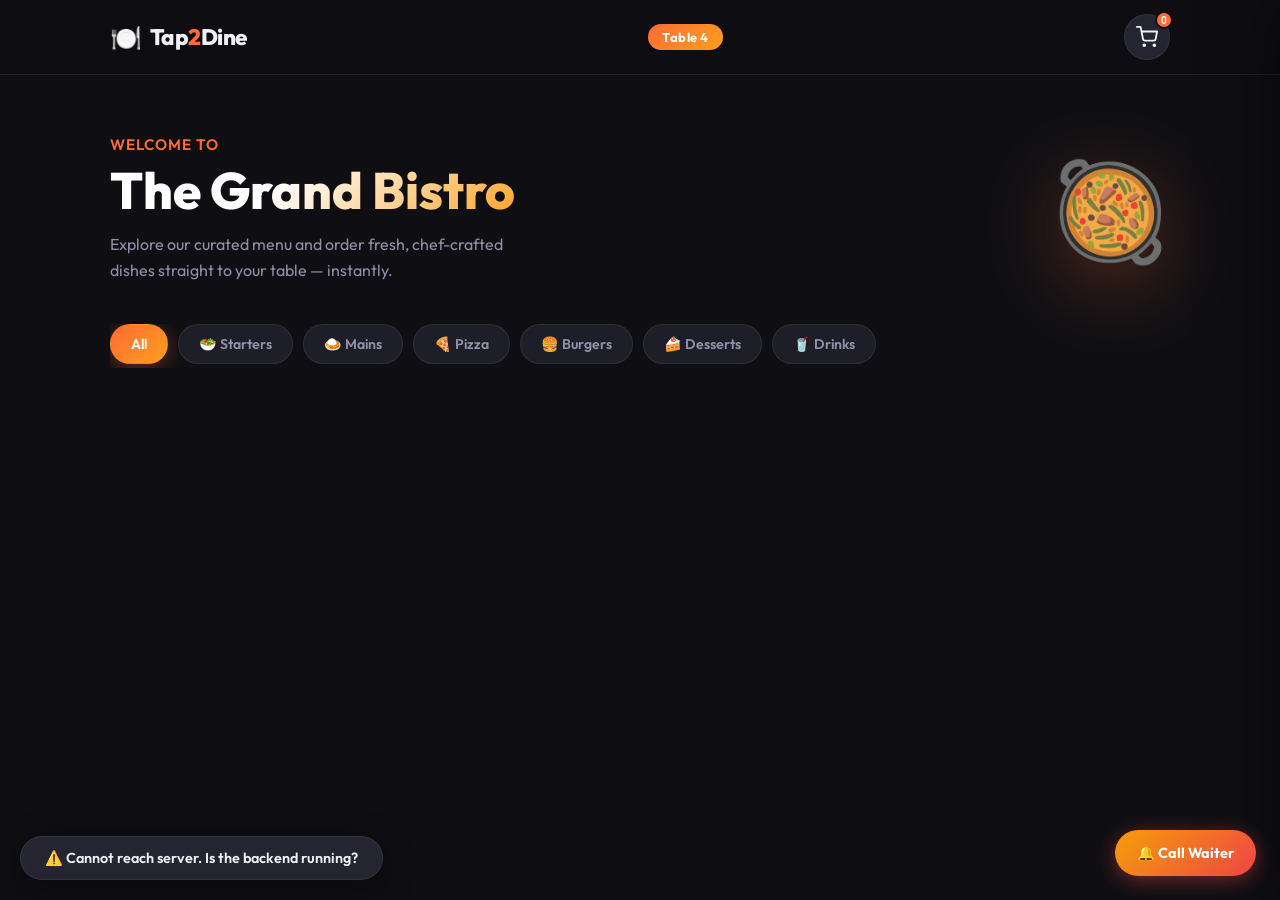
==== index.html @ 2b5a6d9b "feat: Tap2Dine v1.0 - Full QR restaurant ordering system with FastAPI + WebSockets" ====
<!DOCTYPE html>
<html lang="en">
<head>
  <meta charset="UTF-8" />
  <meta name="viewport" content="width=device-width, initial-scale=1.0" />
  <title>Tap2Dine — Digital Menu & Ordering</title>
  <meta name="description" content="Scan, browse, and order your favourite dishes right from your table. No waiting, no hassle." />
  <!-- PWA -->
  <link rel="manifest" href="manifest.json" />
  <meta name="theme-color" content="#ff6b35" />
  <meta name="mobile-web-app-capable" content="yes" />
  <meta name="apple-mobile-web-app-capable" content="yes" />
  <meta name="apple-mobile-web-app-status-bar-style" content="black-translucent" />
  <meta name="apple-mobile-web-app-title" content="Tap2Dine" />
  <link rel="icon" href="favicon.svg" type="image/svg+xml" />
  <!-- Fonts -->
  <link rel="preconnect" href="https://fonts.googleapis.com" />
  <link href="https://fonts.googleapis.com/css2?family=Outfit:wght@300;400;500;600;700;800&display=swap" rel="stylesheet" />
  <link rel="stylesheet" href="style.css" />
</head>
<body>

  <!-- ── HEADER ── -->
  <header class="header" id="header">
    <div class="header-inner">
      <div class="logo">
        <span class="logo-icon">🍽️</span>
        <span class="logo-text">Tap<span class="accent">2</span>Dine</span>
      </div>
      <div class="table-badge" id="tableBadge">Table 4</div>
      <button class="cart-btn" id="cartBtn" onclick="openCart()">
        <svg xmlns="http://www.w3.org/2000/svg" width="22" height="22" viewBox="0 0 24 24" fill="none" stroke="currentColor" stroke-width="2" stroke-linecap="round" stroke-linejoin="round"><circle cx="9" cy="21" r="1"/><circle cx="20" cy="21" r="1"/><path d="M1 1h4l2.68 13.39a2 2 0 0 0 2 1.61h9.72a2 2 0 0 0 2-1.61L23 6H6"/></svg>
        <span class="cart-count" id="cartCount">0</span>
      </button>
    </div>
  </header>

  <!-- ── LIVE ORDER STATUS BANNER ── -->
  <div id="statusBanner" style="
    display:none;
    position:fixed;
    top:0;
    left:0;
    right:0;
    z-index:999;
    padding:10px 20px;
    justify-content:center;
    align-items:center;
    font-weight:600;
    font-size:0.9rem;
    color:#fff;
    letter-spacing:0.02em;
    box-shadow:0 2px 12px rgba(0,0,0,0.25);
    transition:background 0.4s;
  "></div>

  <!-- ── HERO ── -->
  <section class="hero">
    <div class="hero-content">
      <p class="hero-sub">Welcome to</p>
      <h1 class="hero-title">The Grand Bistro</h1>
      <p class="hero-desc">Explore our curated menu and order fresh, chef-crafted dishes straight to your table — instantly.</p>
    </div>
    <div class="hero-visual">
      <div class="hero-plate">🥘</div>
    </div>
  </section>

  <!-- ── CATEGORY TABS ── -->
  <section class="categories" id="categories">
    <div class="category-tabs" id="categoryTabs">
      <button class="cat-tab active" onclick="filterMenu('all', this)">All</button>
      <button class="cat-tab" onclick="filterMenu('starters', this)">🥗 Starters</button>
      <button class="cat-tab" onclick="filterMenu('mains', this)">🍛 Mains</button>
      <button class="cat-tab" onclick="filterMenu('pizza', this)">🍕 Pizza</button>
      <button class="cat-tab" onclick="filterMenu('burgers', this)">🍔 Burgers</button>
      <button class="cat-tab" onclick="filterMenu('desserts', this)">🍰 Desserts</button>
      <button class="cat-tab" onclick="filterMenu('drinks', this)">🥤 Drinks</button>
    </div>
  </section>

  <!-- ── TRENDING / POPULAR STRIP ── -->
  <section class="popular-section" id="popularSection" style="display:none;">
    <div class="strip-header">
      <span class="strip-title">🔥 Trending Today</span>
      <span class="strip-badge" id="popularBadge">Curated Picks</span>
    </div>
    <div class="popular-scroll" id="popularScroll"></div>
  </section>

  <!-- ── MENU GRID ── -->
  <main class="menu-section">
    <div class="menu-grid" id="menuGrid"></div>
  </main>

  <!-- ── RECOMMENDATIONS STRIP ── -->
  <section class="recommend-section" id="recommendSection" style="display:none;">
    <div class="strip-header">
      <span class="strip-title">💡 You May Also Like</span>
    </div>
    <div class="recommend-scroll" id="recommendScroll"></div>
  </section>

  <!-- ── CART DRAWER ── -->
  <div class="cart-overlay" id="cartOverlay" onclick="closeCart()"></div>
  <aside class="cart-drawer" id="cartDrawer">
    <div class="cart-header">
      <h2>Your Order</h2>
      <button class="close-btn" onclick="closeCart()">✕</button>
    </div>
    <div class="cart-items" id="cartItems">
      <div class="cart-empty" id="cartEmpty">
        <span>🛒</span>
        <p>Your cart is empty</p>
        <small>Add items from the menu to get started</small>
      </div>
    </div>
    <div class="cart-footer" id="cartFooter" style="display:none;">
      <div class="cart-subtotal">
        <span>Subtotal</span>
        <span id="cartSubtotal">₹0</span>
      </div>
      <div class="cart-tax">
        <span>GST (5%)</span>
        <span id="cartTax">₹0</span>
      </div>
      <div class="cart-total">
        <span>Total</span>
        <span id="cartTotal">₹0</span>
      </div>
      <div class="cart-note">
        <input type="text" id="orderNote" placeholder="Special instructions (optional)…" />
      </div>
      <button class="place-order-btn" onclick="placeOrder()">
        Place Order 🚀
      </button>
    </div>
  </aside>

  <!-- ── ORDER SUCCESS MODAL ── -->
  <div class="modal-overlay" id="successModal" style="display:none;">
    <div class="modal-card">
      <div class="modal-icon">✅</div>
      <h2>Order Placed!</h2>
      <p>Your order has been sent to the kitchen. Estimated time: <strong>20–25 min</strong></p>
      <div class="order-id-box">
        Order ID: <strong id="orderId">#T2D-0001</strong>
      </div>
      <button class="modal-close-btn" onclick="closeModal()">Back to Menu</button>
    </div>
  </div>

  <!-- ── WAITER CALL FAB ── -->
  <button id="waiterBtn" onclick="openWaiterModal()" style="
    position:fixed;
    bottom:24px;
    right:24px;
    z-index:500;
    background:linear-gradient(135deg,#f59e0b,#ef4444);
    color:#fff;
    border:none;
    border-radius:50px;
    padding:14px 22px;
    font-size:0.9rem;
    font-weight:700;
    font-family:inherit;
    cursor:pointer;
    box-shadow:0 4px 20px rgba(239,68,68,0.45);
    display:flex;
    align-items:center;
    gap:8px;
    transition:transform 0.15s,opacity 0.2s;
  " onmouseover="this.style.transform='scale(1.06)'" onmouseout="this.style.transform='scale(1)'">
    🔔 Call Waiter
  </button>

  <!-- ── ORDER HISTORY BUTTON ── -->
  <button id="historyBtn" onclick="openOrderHistory()" style="
    position:fixed;
    bottom:24px;
    left:24px;
    z-index:500;
    background:rgba(30,30,40,0.92);
    color:#f0f0f5;
    border:1px solid rgba(255,255,255,0.1);
    border-radius:50px;
    padding:12px 20px;
    font-size:0.85rem;
    font-weight:700;
    font-family:inherit;
    cursor:pointer;
    backdrop-filter:blur(12px);
    display:none;
    align-items:center;
    gap:8px;
    transition:all 0.2s;
  " onmouseover="this.style.borderColor='rgba(255,107,53,0.5)'" onmouseout="this.style.borderColor='rgba(255,255,255,0.1)'">
    📋 My Orders
  </button>

  <!-- ── TOAST ── -->
  <div class="toast" id="toast"></div>

  <!-- ── WAITER CALL MODAL ── -->
  <div class="waiter-modal-overlay" id="waiterModalOverlay" style="display:none;" onclick="closeWaiterModalOutside(event)">
    <div class="waiter-sheet">
      <div class="waiter-sheet-handle"></div>
      <h3>🔔 Call Waiter</h3>
      <p>Select the reason — your waiter will be notified instantly</p>
      <div class="waiter-reasons" id="waiterReasons">
        <button class="reason-btn" data-reason="Bill please"      onclick="selectWaiterReason(this)">💳 Bill Please</button>
        <button class="reason-btn" data-reason="Need assistance"  onclick="selectWaiterReason(this)">🙋 Need Help</button>
        <button class="reason-btn" data-reason="Refill water"     onclick="selectWaiterReason(this)">💧 Refill Water</button>
        <button class="reason-btn" data-reason="Extra cutlery"    onclick="selectWaiterReason(this)">🍴 Extra Cutlery</button>
        <button class="reason-btn" data-reason="Order issue"      onclick="selectWaiterReason(this)">⚠️ Order Issue</button>
        <button class="reason-btn" data-reason="Other"            onclick="selectWaiterReason(this)">📝 Other</button>
      </div>
      <button class="waiter-confirm-btn" id="waiterConfirmBtn" onclick="confirmWaiterCall()" disabled>
        🔔 Notify Waiter
      </button>
      <button class="waiter-cancel-btn" onclick="closeWaiterModal()">Cancel</button>
    </div>
  </div>

  <!-- ── ORDER HISTORY MODAL ── -->
  <div class="waiter-modal-overlay" id="orderHistoryOverlay" style="display:none;" onclick="closeHistoryOutside(event)">
    <div class="waiter-sheet" style="max-height:80vh;overflow-y:auto;">
      <div class="waiter-sheet-handle"></div>
      <h3>📋 My Orders</h3>
      <p>Orders placed this session</p>
      <div id="orderHistoryList" style="margin-bottom:20px;"></div>
      <button class="waiter-cancel-btn" onclick="closeOrderHistory()">Close</button>
    </div>
  </div>

  <!-- ── MOBILE STICKY CART BAR ── -->
  <div class="mobile-cart-bar" id="mobileCartBar" onclick="openCart()">
    <div class="mcb-left">
      <div class="mcb-count" id="mcbCount">0</div>
      <div class="mcb-text">View Your Cart</div>
    </div>
    <div class="mcb-total" id="mcbTotal">₹0</div>
  </div>

  <script src="app.js"></script>
</body>
</html>
---- style.css ----
/* ── RESET & BASE ── */
*, *::before, *::after { box-sizing: border-box; margin: 0; padding: 0; }

:root {
  --bg:        #0f0f13;
  --bg2:       #17171e;
  --card:      #1e1e28;
  --card2:     #252531;
  --border:    rgba(255,255,255,0.07);
  --accent:    #ff6b35;
  --accent2:   #ff9f1c;
  --green:     #2ecc71;
  --text:      #f0f0f5;
  --muted:     #9090a8;
  --radius:    16px;
  --radius-sm: 10px;
  --shadow:    0 8px 32px rgba(0,0,0,0.4);
}

html { scroll-behavior: smooth; }

body {
  font-family: 'Outfit', sans-serif;
  background: var(--bg);
  color: var(--text);
  min-height: 100vh;
  overflow-x: hidden;
}

/* ── HEADER ── */
.header {
  position: sticky;
  top: 0;
  z-index: 100;
  background: rgba(15,15,19,0.85);
  backdrop-filter: blur(16px);
  border-bottom: 1px solid var(--border);
}

.header-inner {
  max-width: 1100px;
  margin: 0 auto;
  padding: 14px 20px;
  display: flex;
  align-items: center;
  justify-content: space-between;
}

.logo {
  display: flex;
  align-items: center;
  gap: 8px;
  font-size: 1.4rem;
  font-weight: 800;
  letter-spacing: -0.5px;
}
.logo-icon { font-size: 1.6rem; }
.accent { color: var(--accent); }

.table-badge {
  background: linear-gradient(135deg, var(--accent), var(--accent2));
  color: #fff;
  font-weight: 700;
  font-size: 0.8rem;
  padding: 5px 14px;
  border-radius: 50px;
  letter-spacing: 0.5px;
}

.cart-btn {
  position: relative;
  background: var(--card2);
  border: 1px solid var(--border);
  color: var(--text);
  width: 46px;
  height: 46px;
  border-radius: 50%;
  display: flex;
  align-items: center;
  justify-content: center;
  cursor: pointer;
  transition: all 0.2s;
}
.cart-btn:hover { background: var(--accent); border-color: var(--accent); transform: scale(1.05); }

.cart-count {
  position: absolute;
  top: -4px;
  right: -4px;
  background: var(--accent);
  color: #fff;
  font-size: 0.65rem;
  font-weight: 700;
  width: 18px;
  height: 18px;
  border-radius: 50%;
  display: flex;
  align-items: center;
  justify-content: center;
  border: 2px solid var(--bg);
  transition: transform 0.2s;
}
.cart-count.pop { transform: scale(1.5); }

/* ── HERO ── */
.hero {
  max-width: 1100px;
  margin: 0 auto;
  padding: 60px 20px 40px;
  display: flex;
  align-items: center;
  justify-content: space-between;
  gap: 32px;
}

.hero-sub {
  color: var(--accent);
  font-weight: 600;
  font-size: 0.95rem;
  letter-spacing: 1px;
  text-transform: uppercase;
  margin-bottom: 8px;
}

.hero-title {
  font-size: clamp(2rem, 5vw, 3.2rem);
  font-weight: 800;
  line-height: 1.1;
  background: linear-gradient(135deg, #fff 40%, var(--accent2));
  -webkit-background-clip: text;
  -webkit-text-fill-color: transparent;
  background-clip: text;
  margin-bottom: 14px;
}

.hero-desc {
  color: var(--muted);
  font-size: 1rem;
  max-width: 420px;
  line-height: 1.6;
}

.hero-visual { flex-shrink: 0; }

.hero-plate {
  font-size: 6rem;
  animation: float 3s ease-in-out infinite;
  filter: drop-shadow(0 20px 40px rgba(255,107,53,0.3));
}

@keyframes float {
  0%, 100% { transform: translateY(0); }
  50%       { transform: translateY(-16px); }
}

/* ── CATEGORIES ── */
.categories {
  max-width: 1100px;
  margin: 0 auto;
  padding: 0 20px 24px;
}

.category-tabs {
  display: flex;
  gap: 10px;
  overflow-x: auto;
  padding-bottom: 4px;
  scrollbar-width: none;
}
.category-tabs::-webkit-scrollbar { display: none; }

.cat-tab {
  flex-shrink: 0;
  background: var(--card);
  border: 1px solid var(--border);
  color: var(--muted);
  font-family: 'Outfit', sans-serif;
  font-weight: 600;
  font-size: 0.88rem;
  padding: 10px 20px;
  border-radius: 50px;
  cursor: pointer;
  transition: all 0.2s;
  white-space: nowrap;
}
.cat-tab:hover { color: var(--text); border-color: var(--accent); }
.cat-tab.active {
  background: linear-gradient(135deg, var(--accent), var(--accent2));
  border-color: transparent;
  color: #fff;
  box-shadow: 0 4px 20px rgba(255,107,53,0.35);
}

/* ── MENU GRID ── */
.menu-section {
  max-width: 1100px;
  margin: 0 auto;
  padding: 0 20px 120px;
}

.menu-grid {
  display: grid;
  grid-template-columns: repeat(auto-fill, minmax(280px, 1fr));
  gap: 22px;
}

/* ── MENU CARD ── */
.menu-card {
  background: var(--card);
  border: 1px solid var(--border);
  border-radius: var(--radius);
  overflow: hidden;
  transition: transform 0.25s, box-shadow 0.25s;
  animation: fadeUp 0.4s ease both;
}
.menu-card:hover {
  transform: translateY(-6px);
  box-shadow: var(--shadow);
  border-color: rgba(255,107,53,0.25);
}

@keyframes fadeUp {
  from { opacity: 0; transform: translateY(20px); }
  to   { opacity: 1; transform: translateY(0); }
}

.menu-card-img {
  width: 100%;
  height: 170px;
  display: flex;
  align-items: center;
  justify-content: center;
  font-size: 4.5rem;
  background: var(--card2);
  position: relative;
}

.veg-badge {
  position: absolute;
  top: 10px;
  left: 10px;
  background: #1a2e1a;
  border: 1.5px solid var(--green);
  color: var(--green);
  font-size: 0.65rem;
  font-weight: 700;
  padding: 3px 8px;
  border-radius: 4px;
  letter-spacing: 0.5px;
}

.spicy-badge {
  position: absolute;
  top: 10px;
  right: 10px;
  font-size: 1rem;
}

.menu-card-body {
  padding: 16px;
}

.menu-card-name {
  font-size: 1.05rem;
  font-weight: 700;
  margin-bottom: 5px;
}

.menu-card-desc {
  color: var(--muted);
  font-size: 0.82rem;
  line-height: 1.5;
  margin-bottom: 14px;
  display: -webkit-box;
  -webkit-line-clamp: 2;
  line-clamp: 2;
  -webkit-box-orient: vertical;
  overflow: hidden;
}

.menu-card-footer {
  display: flex;
  align-items: center;
  justify-content: space-between;
}

.menu-price {
  font-size: 1.15rem;
  font-weight: 800;
  color: var(--accent2);
}

.add-btn {
  background: linear-gradient(135deg, var(--accent), var(--accent2));
  border: none;
  color: #fff;
  font-family: 'Outfit', sans-serif;
  font-weight: 700;
  font-size: 0.85rem;
  padding: 9px 18px;
  border-radius: 50px;
  cursor: pointer;
  transition: all 0.2s;
  display: flex;
  align-items: center;
  gap: 6px;
}
.add-btn:hover { transform: scale(1.05); box-shadow: 0 4px 16px rgba(255,107,53,0.45); }
.add-btn:active { transform: scale(0.97); }

/* Qty controls inside card */
.qty-ctrl {
  display: flex;
  align-items: center;
  gap: 10px;
}
.qty-ctrl button {
  width: 32px;
  height: 32px;
  border-radius: 50%;
  border: 1.5px solid var(--border);
  background: var(--card2);
  color: var(--text);
  font-size: 1.1rem;
  cursor: pointer;
  transition: all 0.15s;
  display: flex;
  align-items: center;
  justify-content: center;
}
.qty-ctrl button:hover { background: var(--accent); border-color: var(--accent); }
.qty-ctrl span { font-weight: 700; font-size: 1rem; min-width: 20px; text-align: center; }

/* ── CART DRAWER ── */
.cart-overlay {
  display: none;
  position: fixed;
  inset: 0;
  background: rgba(0,0,0,0.6);
  z-index: 200;
  backdrop-filter: blur(2px);
}
.cart-overlay.open { display: block; animation: fadeIn 0.2s; }

.cart-drawer {
  position: fixed;
  right: -440px;
  top: 0;
  height: 100%;
  width: 420px;
  max-width: 100vw;
  background: var(--bg2);
  border-left: 1px solid var(--border);
  z-index: 300;
  display: flex;
  flex-direction: column;
  transition: right 0.35s cubic-bezier(0.4, 0, 0.2, 1);
  box-shadow: -20px 0 60px rgba(0,0,0,0.5);
}
.cart-drawer.open { right: 0; }

.cart-header {
  padding: 24px 24px 16px;
  display: flex;
  align-items: center;
  justify-content: space-between;
  border-bottom: 1px solid var(--border);
}
.cart-header h2 { font-size: 1.3rem; font-weight: 700; }

.close-btn {
  background: var(--card2);
  border: 1px solid var(--border);
  color: var(--text);
  width: 36px;
  height: 36px;
  border-radius: 50%;
  cursor: pointer;
  font-size: 1rem;
  display: flex;
  align-items: center;
  justify-content: center;
  transition: all 0.2s;
}
.close-btn:hover { background: var(--accent); }

.cart-items {
  flex: 1;
  overflow-y: auto;
  padding: 16px 24px;
  scrollbar-width: thin;
  scrollbar-color: var(--card2) transparent;
}

.cart-empty {
  display: flex;
  flex-direction: column;
  align-items: center;
  justify-content: center;
  gap: 8px;
  height: 100%;
  color: var(--muted);
  text-align: center;
}
.cart-empty span { font-size: 3rem; opacity: 0.4; }
.cart-empty p { font-weight: 600; font-size: 1rem; }
.cart-empty small { font-size: 0.82rem; }

/* Cart item row */
.cart-item {
  display: flex;
  align-items: center;
  gap: 14px;
  padding: 14px 0;
  border-bottom: 1px solid var(--border);
  animation: fadeUp 0.3s ease;
}
.cart-item-emoji { font-size: 2rem; width: 48px; text-align: center; flex-shrink: 0; }
.cart-item-info { flex: 1; }
.cart-item-name { font-weight: 600; font-size: 0.95rem; }
.cart-item-price { color: var(--accent2); font-weight: 700; font-size: 0.88rem; margin-top: 2px; }

.cart-item-qty {
  display: flex;
  align-items: center;
  gap: 8px;
  flex-shrink: 0;
}
.cart-item-qty button {
  width: 28px;
  height: 28px;
  border-radius: 50%;
  border: 1px solid var(--border);
  background: var(--card);
  color: var(--text);
  cursor: pointer;
  font-size: 1rem;
  display: flex;
  align-items: center;
  justify-content: center;
  transition: all 0.15s;
}
.cart-item-qty button:hover { background: var(--accent); }
.cart-item-qty span { font-weight: 700; min-width: 18px; text-align: center; }

/* Cart footer */
.cart-footer {
  padding: 16px 24px 28px;
  border-top: 1px solid var(--border);
  background: var(--bg2);
}

.cart-subtotal, .cart-tax {
  display: flex;
  justify-content: space-between;
  color: var(--muted);
  font-size: 0.9rem;
  margin-bottom: 8px;
}

.cart-total {
  display: flex;
  justify-content: space-between;
  font-size: 1.15rem;
  font-weight: 800;
  margin: 12px 0 16px;
  padding-top: 12px;
  border-top: 1px solid var(--border);
}
#cartTotal { color: var(--accent2); }

.cart-note input {
  width: 100%;
  background: var(--card);
  border: 1px solid var(--border);
  border-radius: var(--radius-sm);
  color: var(--text);
  font-family: 'Outfit', sans-serif;
  font-size: 0.88rem;
  padding: 10px 14px;
  margin-bottom: 14px;
  outline: none;
  transition: border-color 0.2s;
}
.cart-note input::placeholder { color: var(--muted); }
.cart-note input:focus { border-color: var(--accent); }

.place-order-btn {
  width: 100%;
  background: linear-gradient(135deg, var(--accent), var(--accent2));
  border: none;
  color: #fff;
  font-family: 'Outfit', sans-serif;
  font-weight: 700;
  font-size: 1.05rem;
  padding: 16px;
  border-radius: var(--radius-sm);
  cursor: pointer;
  transition: all 0.2s;
  letter-spacing: 0.3px;
}
.place-order-btn:hover { transform: translateY(-2px); box-shadow: 0 8px 24px rgba(255,107,53,0.45); }
.place-order-btn:active { transform: scale(0.98); }

/* ── MODAL ── */
.modal-overlay {
  position: fixed;
  inset: 0;
  background: rgba(0,0,0,0.7);
  z-index: 500;
  display: flex;
  align-items: center;
  justify-content: center;
  backdrop-filter: blur(4px);
  animation: fadeIn 0.3s;
}

.modal-card {
  background: var(--card);
  border: 1px solid var(--border);
  border-radius: 24px;
  padding: 44px 36px;
  max-width: 380px;
  width: 90%;
  text-align: center;
  animation: scaleIn 0.35s cubic-bezier(0.175, 0.885, 0.32, 1.275);
  box-shadow: 0 32px 80px rgba(0,0,0,0.5);
}

@keyframes scaleIn {
  from { opacity: 0; transform: scale(0.8); }
  to   { opacity: 1; transform: scale(1); }
}

.modal-icon { font-size: 3.5rem; margin-bottom: 16px; }
.modal-card h2 { font-size: 1.6rem; font-weight: 800; margin-bottom: 10px; }
.modal-card p { color: var(--muted); font-size: 0.95rem; line-height: 1.6; margin-bottom: 20px; }
.modal-card strong { color: var(--text); }

.order-id-box {
  background: var(--bg2);
  border: 1px solid var(--border);
  border-radius: var(--radius-sm);
  padding: 12px;
  font-size: 0.9rem;
  color: var(--muted);
  margin-bottom: 24px;
  letter-spacing: 0.5px;
}
.order-id-box strong { color: var(--accent2); }

.modal-close-btn {
  background: linear-gradient(135deg, var(--accent), var(--accent2));
  border: none;
  color: #fff;
  font-family: 'Outfit', sans-serif;
  font-weight: 700;
  font-size: 0.95rem;
  padding: 14px 32px;
  border-radius: 50px;
  cursor: pointer;
  transition: all 0.2s;
}
.modal-close-btn:hover { transform: scale(1.04); box-shadow: 0 6px 20px rgba(255,107,53,0.4); }

/* ── TOAST ── */
.toast {
  position: fixed;
  bottom: 20px;
  left: 20px;
  background: var(--card2);
  border: 1px solid var(--border);
  color: var(--text);
  font-weight: 600;
  font-size: 0.9rem;
  padding: 12px 24px;
  border-radius: 50px;
  z-index: 999;
  transition: transform 0.35s cubic-bezier(0.175, 0.885, 0.32, 1.275), opacity 0.35s;
  opacity: 0;
  transform: translateY(100px);
  white-space: nowrap;
  box-shadow: 0 8px 32px rgba(0,0,0,0.4);
  pointer-events: none;
}
.toast.show { transform: translateY(0); opacity: 1; }

/* ── UTILITY ── */
@keyframes fadeIn {
  from { opacity: 0; }
  to   { opacity: 1; }
}

/* Waiter FAB pulse ring — applied via JS `disabled` state animation */
@keyframes waiterPing {
  0%   { box-shadow: 0 4px 20px rgba(239,68,68,0.45); }
  50%  { box-shadow: 0 4px 40px rgba(239,68,68,0.7), 0 0 0 8px rgba(239,68,68,0.12); }
  100% { box-shadow: 0 4px 20px rgba(239,68,68,0.45); }
}
#waiterBtn:not(:disabled) { animation: waiterPing 2.4s ease-in-out infinite; }
#waiterBtn:disabled { opacity: 0.55; cursor: not-allowed; animation: none; }

/* ── POPULAR STRIP ── */
.popular-section {
  max-width: 1100px;
  margin: 0 auto;
  padding: 0 20px 28px;
}

.strip-header {
  display: flex;
  align-items: center;
  justify-content: space-between;
  margin-bottom: 14px;
}

.strip-title { font-weight: 700; font-size: 1rem; }

.strip-badge {
  background: rgba(255,107,53,0.15);
  border: 1px solid var(--accent);
  color: var(--accent);
  font-size: 0.72rem;
  font-weight: 700;
  padding: 4px 10px;
  border-radius: 50px;
}

.popular-scroll {
  display: flex;
  gap: 14px;
  overflow-x: auto;
  scrollbar-width: none;
  padding-bottom: 6px;
}
.popular-scroll::-webkit-scrollbar { display: none; }

.pop-card {
  flex-shrink: 0;
  background: var(--card);
  border: 1px solid var(--border);
  border-radius: var(--radius);
  padding: 16px 14px;
  width: 130px;
  text-align: center;
  cursor: pointer;
  transition: all 0.22s;
}
.pop-card:hover {
  border-color: var(--accent);
  transform: translateY(-4px);
  box-shadow: 0 8px 24px rgba(255,107,53,0.2);
}
.pop-emoji  { font-size: 2.4rem; margin-bottom: 6px; }
.pop-name   { font-size: 0.8rem; font-weight: 700; line-height: 1.3; margin-bottom: 4px; }
.pop-price  { color: var(--accent2); font-weight: 800; font-size: 0.85rem; }
.pop-count  { color: var(--accent); font-size: 0.72rem; margin-top: 4px; }

/* ── RECOMMENDATIONS STRIP ── */
.recommend-section {
  max-width: 1100px;
  margin: 0 auto;
  padding: 0 20px 28px;
}

.recommend-scroll {
  display: flex;
  gap: 14px;
  overflow-x: auto;
  scrollbar-width: none;
  padding-bottom: 6px;
}
.recommend-scroll::-webkit-scrollbar { display: none; }

.rec-card {
  flex-shrink: 0;
  background: var(--card);
  border: 1px solid var(--border);
  border-radius: var(--radius);
  padding: 16px 14px;
  width: 130px;
  text-align: center;
  cursor: pointer;
  transition: all 0.22s;
}
.rec-card:hover {
  border-color: rgba(46,204,113,0.4);
  transform: translateY(-4px);
  box-shadow: 0 8px 24px rgba(46,204,113,0.1);
}
.rec-emoji  { font-size: 2.2rem; margin-bottom: 6px; }
.rec-name   { font-size: 0.8rem; font-weight: 700; line-height: 1.3; margin-bottom: 4px; }
.rec-price  { color: var(--accent2); font-weight: 800; font-size: 0.82rem; margin-bottom: 8px; }
.rec-add {
  background: rgba(46,204,113,0.15);
  border: 1px solid var(--green);
  color: var(--green);
  font-family: 'Outfit', sans-serif;
  font-weight: 700;
  font-size: 0.75rem;
  padding: 5px 12px;
  border-radius: 50px;
  cursor: pointer;
  transition: all 0.2s;
}
.rec-add:hover { background: var(--green); color: #000; }

/* ── WAITER CALL MODAL (BOTTOM SHEET) ── */
.waiter-modal-overlay {
  position: fixed;
  inset: 0;
  background: rgba(0,0,0,0.65);
  z-index: 600;
  display: flex;
  align-items: flex-end;
  justify-content: center;
  backdrop-filter: blur(4px);
  animation: fadeIn 0.25s;
}

.waiter-sheet {
  background: var(--card);
  border: 1px solid var(--border);
  border-radius: 24px 24px 0 0;
  padding: 32px 28px 44px;
  width: 100%;
  max-width: 520px;
  animation: slideUp 0.35s cubic-bezier(0.4, 0, 0.2, 1);
}

@keyframes slideUp {
  from { transform: translateY(100%); }
  to   { transform: translateY(0); }
}

.waiter-sheet-handle {
  width: 40px;
  height: 4px;
  background: var(--border);
  border-radius: 2px;
  margin: 0 auto 24px;
}

.waiter-sheet h3 {
  font-size: 1.3rem;
  font-weight: 800;
  margin-bottom: 6px;
  text-align: center;
}

.waiter-sheet p {
  color: var(--muted);
  font-size: 0.88rem;
  text-align: center;
  margin-bottom: 24px;
}

.waiter-reasons {
  display: grid;
  grid-template-columns: 1fr 1fr;
  gap: 10px;
  margin-bottom: 24px;
}

.reason-btn {
  background: var(--card2);
  border: 1.5px solid var(--border);
  color: var(--text);
  font-family: 'Outfit', sans-serif;
  font-weight: 600;
  font-size: 0.85rem;
  padding: 13px 10px;
  border-radius: var(--radius-sm);
  cursor: pointer;
  transition: all 0.2s;
  text-align: center;
  display: flex;
  align-items: center;
  justify-content: center;
  gap: 6px;
}
.reason-btn:hover  { border-color: var(--accent); background: rgba(255,107,53,0.08); }
.reason-btn.active { border-color: var(--accent); background: rgba(255,107,53,0.18); color: var(--accent); }

.waiter-confirm-btn {
  width: 100%;
  background: linear-gradient(135deg, #f59e0b, #ef4444);
  border: none;
  color: #fff;
  font-family: 'Outfit', sans-serif;
  font-weight: 700;
  font-size: 1rem;
  padding: 15px;
  border-radius: var(--radius-sm);
  cursor: pointer;
  transition: all 0.2s;
  margin-bottom: 12px;
  letter-spacing: 0.2px;
}
.waiter-confirm-btn:hover    { transform: translateY(-2px); box-shadow: 0 8px 24px rgba(239,68,68,0.4); }
.waiter-confirm-btn:disabled { opacity: 0.45; cursor: not-allowed; transform: none; box-shadow: none; }

.waiter-cancel-btn {
  width: 100%;
  background: transparent;
  border: 1px solid var(--border);
  color: var(--muted);
  font-family: 'Outfit', sans-serif;
  font-weight: 600;
  font-size: 0.9rem;
  padding: 12px;
  border-radius: var(--radius-sm);
  cursor: pointer;
  transition: all 0.2s;
}
.waiter-cancel-btn:hover { background: var(--card2); color: var(--text); }

/* ── MOBILE STICKY CART BAR ── */
.mobile-cart-bar {
  display: none;
  position: fixed;
  bottom: 0;
  left: 0;
  right: 0;
  z-index: 150;
  background: linear-gradient(135deg, var(--accent), var(--accent2));
  padding: 14px 20px 28px; /* extra bottom padding for safe area */
  cursor: pointer;
  align-items: center;
  justify-content: space-between;
  box-shadow: 0 -4px 24px rgba(255,107,53,0.3);
  transition: transform 0.3s;
}
.mobile-cart-bar:active { transform: scale(0.98); }

.mcb-left {
  display: flex;
  align-items: center;
  gap: 12px;
}

.mcb-count {
  background: rgba(0,0,0,0.25);
  color: #fff;
  font-weight: 800;
  font-size: 0.8rem;
  width: 28px;
  height: 28px;
  border-radius: 50%;
  display: flex;
  align-items: center;
  justify-content: center;
  transition: transform 0.2s;
}
.mcb-count.pop { transform: scale(1.3); }

.mcb-text  { color: #fff; font-weight: 700; font-size: 0.95rem; }
.mcb-total { color: rgba(255,255,255,0.95); font-weight: 800; font-size: 1.05rem; }

/* ── RESPONSIVE ── */
@media (max-width: 768px) {
  /* Hide header cart button — the sticky bar handles it on mobile */
  #cartBtn      { display: none; }
  .menu-section { padding-bottom: 100px; }
  /* Position waiter FAB above the sticky cart bar */
  #waiterBtn    { bottom: 90px !important; }
  #historyBtn   { bottom: 90px !important; }
}

@media (max-width: 600px) {
  .hero { flex-direction: column; padding: 40px 20px 30px; text-align: center; }
  .hero-plate { font-size: 4rem; }
  .cart-drawer { width: 100%; }
  .menu-grid { grid-template-columns: 1fr 1fr; gap: 14px; }
  .menu-card-img { height: 120px; font-size: 3rem; }
  .hero-desc { font-size: 0.9rem; }
  .toast { white-space: normal; max-width: calc(100vw - 40px); text-align: center; left: 20px; right: 20px; }
  .waiter-reasons { grid-template-columns: 1fr 1fr; }
}

@media (max-width: 380px) {
  .menu-grid { grid-template-columns: 1fr; }
}
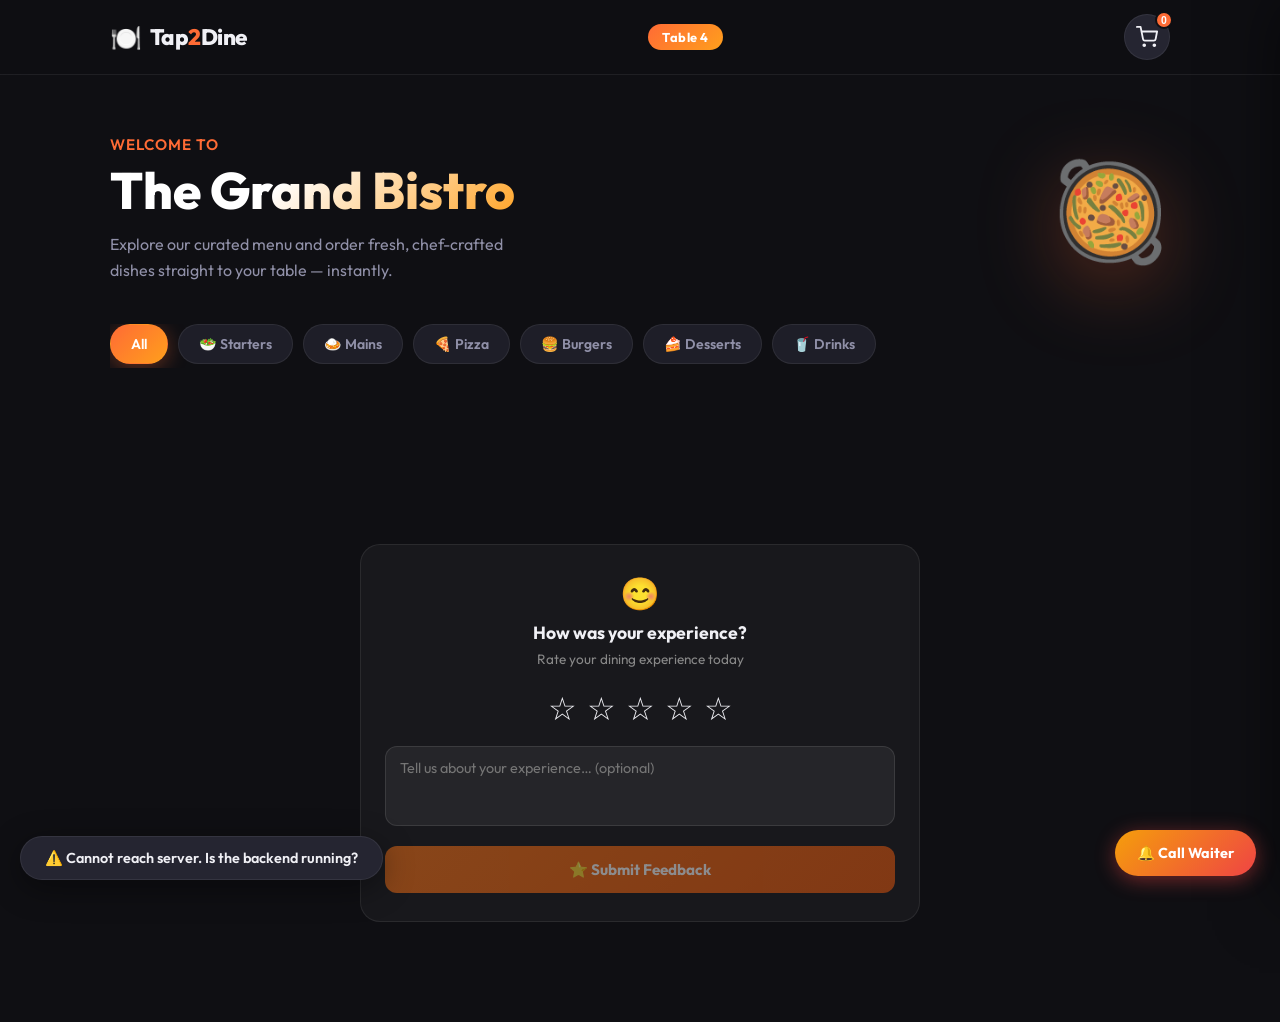
==== commit 836a8f1f: "feat: Analytics Dashboard and Customer Feedback System" ====
--- a/index.html
+++ b/index.html
@@ -17,6 +17,8 @@
   <link rel="preconnect" href="https://fonts.googleapis.com" />
   <link href="https://fonts.googleapis.com/css2?family=Outfit:wght@300;400;500;600;700;800&display=swap" rel="stylesheet" />
   <link rel="stylesheet" href="style.css" />
+  <!-- Razorpay Checkout -->
+  <script src="https://checkout.razorpay.com/v1/checkout.js"></script>
 </head>
 <body>
 
@@ -131,7 +133,7 @@
       <div class="cart-note">
         <input type="text" id="orderNote" placeholder="Special instructions (optional)…" />
       </div>
-      <button class="place-order-btn" onclick="placeOrder()">
+      <button class="place-order-btn" onclick="openPaymentModal()">
         Place Order 🚀
       </button>
     </div>
@@ -201,6 +203,58 @@
   <!-- ── TOAST ── -->
   <div class="toast" id="toast"></div>
 
+  <!-- ── PAYMENT METHOD MODAL ── -->
+  <div class="modal-overlay" id="paymentModal" style="display:none;" onclick="closePaymentModalOutside(event)">
+    <div class="modal-card" style="max-width:360px;padding:32px 28px;">
+      <div class="modal-icon">💳</div>
+      <h2 style="margin-bottom:6px;">Choose Payment</h2>
+      <p id="paymentModalTotal" style="color:var(--muted);font-size:0.9rem;margin-bottom:24px;">Total: ₹0</p>
+
+      <!-- Online Pay -->
+      <button id="payOnlineBtn" onclick="payOnline()"
+        style="
+          width:100%;padding:16px;margin-bottom:12px;
+          background:linear-gradient(135deg,#667eea,#764ba2);
+          color:#fff;border:none;border-radius:16px;
+          font-size:1rem;font-weight:700;font-family:inherit;
+          cursor:pointer;display:flex;align-items:center;justify-content:center;gap:10px;
+          transition:opacity 0.2s,transform 0.15s;
+          box-shadow:0 4px 20px rgba(102,126,234,0.4);"
+        onmouseover="this.style.opacity='0.9'" onmouseout="this.style.opacity='1'">
+        <span style="font-size:1.3rem;">📱</span>
+        Pay Online
+        <span style="font-size:0.75rem;opacity:0.85;font-weight:500;">(UPI · Card · Net Banking)</span>
+      </button>
+
+      <!-- Cash Pay -->
+      <button onclick="payAtHotel()"
+        style="
+          width:100%;padding:16px;margin-bottom:20px;
+          background:linear-gradient(135deg,#11998e,#38ef7d);
+          color:#fff;border:none;border-radius:16px;
+          font-size:1rem;font-weight:700;font-family:inherit;
+          cursor:pointer;display:flex;align-items:center;justify-content:center;gap:10px;
+          transition:opacity 0.2s,transform 0.15s;
+          box-shadow:0 4px 20px rgba(17,153,142,0.35);"
+        onmouseover="this.style.opacity='0.9'" onmouseout="this.style.opacity='1'">
+        <span style="font-size:1.3rem;">💵</span>
+        Pay at Hotel
+        <span style="font-size:0.75rem;opacity:0.85;font-weight:500;">(Cash on delivery)</span>
+      </button>
+
+      <button onclick="closePaymentModal()"
+        style="
+          width:100%;padding:12px;
+          background:transparent;color:var(--muted);
+          border:1px solid var(--border);border-radius:12px;
+          font-size:0.9rem;font-family:inherit;cursor:pointer;
+          transition:border-color 0.2s;"
+        onmouseover="this.style.borderColor='var(--accent)'" onmouseout="this.style.borderColor='var(--border)'">
+        Cancel
+      </button>
+    </div>
+  </div>
+
   <!-- ── WAITER CALL MODAL ── -->
   <div class="waiter-modal-overlay" id="waiterModalOverlay" style="display:none;" onclick="closeWaiterModalOutside(event)">
     <div class="waiter-sheet">
@@ -242,6 +296,116 @@
     <div class="mcb-total" id="mcbTotal">₹0</div>
   </div>
 
-  <script src="app.js"></script>
+  <!-- ── FEEDBACK WIDGET ── -->
+  <section id="feedbackSection" style="
+    padding: 32px 20px 100px;
+    max-width: 600px;
+    margin: 0 auto;
+  ">
+    <div style="
+      background: rgba(255,255,255,0.04);
+      border: 1px solid rgba(255,255,255,0.08);
+      border-radius: 20px;
+      padding: 28px 24px;
+      text-align: center;
+    " id="feedbackCard">
+      <div style="font-size: 2rem; margin-bottom: 8px;">😊</div>
+      <h3 style="font-size: 1.1rem; font-weight: 700; margin-bottom: 6px; color: #f0f0f5;">How was your experience?</h3>
+      <p style="font-size: 0.85rem; color: #888; margin-bottom: 20px;">Rate your dining experience today</p>
+
+      <!-- Star Rating -->
+      <div id="starRow" style="display: flex; justify-content: center; gap: 10px; margin-bottom: 18px;">
+        <span class="fb-star" data-val="1" onclick="selectStar(1)" style="font-size: 2rem; cursor: pointer; transition: transform 0.15s;">☆</span>
+        <span class="fb-star" data-val="2" onclick="selectStar(2)" style="font-size: 2rem; cursor: pointer; transition: transform 0.15s;">☆</span>
+        <span class="fb-star" data-val="3" onclick="selectStar(3)" style="font-size: 2rem; cursor: pointer; transition: transform 0.15s;">☆</span>
+        <span class="fb-star" data-val="4" onclick="selectStar(4)" style="font-size: 2rem; cursor: pointer; transition: transform 0.15s;">☆</span>
+        <span class="fb-star" data-val="5" onclick="selectStar(5)" style="font-size: 2rem; cursor: pointer; transition: transform 0.15s;">☆</span>
+      </div>
+
+      <textarea id="fbComment" placeholder="Tell us about your experience… (optional)" style="
+        width: 100%; box-sizing: border-box;
+        background: rgba(255,255,255,0.06);
+        border: 1px solid rgba(255,255,255,0.1);
+        border-radius: 12px;
+        color: #f0f0f5;
+        font-family: inherit;
+        font-size: 0.9rem;
+        padding: 12px 14px;
+        resize: none;
+        height: 80px;
+        margin-bottom: 16px;
+        outline: none;
+      "></textarea>
+
+      <button id="fbSubmitBtn" onclick="submitFeedback()" style="
+        width: 100%;
+        padding: 14px;
+        background: linear-gradient(135deg, #f97316, #ea580c);
+        color: #fff;
+        border: none;
+        border-radius: 12px;
+        font-size: 0.95rem;
+        font-weight: 700;
+        font-family: inherit;
+        cursor: pointer;
+        transition: opacity 0.2s;
+        opacity: 0.5;
+        pointer-events: none;
+      ">⭐ Submit Feedback</button>
+    </div>
+
+    <!-- Thank you state (hidden initially) -->
+    <div id="feedbackThanks" style="display: none; text-align: center; padding: 20px;">
+      <div style="font-size: 3rem; margin-bottom: 12px;">🎉</div>
+      <h3 style="color: #f0f0f5; margin-bottom: 8px;">Thank you for your feedback!</h3>
+      <p style="color: #888; font-size: 0.9rem;">Your review helps us serve you better ⭐</p>
+    </div>
+  </section>
+
+  <script src="app.js?v=2"></script>
+  <script>
+    // ── FEEDBACK WIDGET ──────────────────────────────────────────────────────
+    let _fbRating = 0;
+
+    function selectStar(val) {
+      _fbRating = val;
+      document.querySelectorAll('.fb-star').forEach((s, i) => {
+        s.textContent = i < val ? '★' : '☆';
+        s.style.color  = i < val ? '#f97316' : '#888';
+        s.style.transform = 'scale(1.1)';
+        setTimeout(() => s.style.transform = 'scale(1)', 150);
+      });
+      const btn = document.getElementById('fbSubmitBtn');
+      btn.style.opacity = '1';
+      btn.style.pointerEvents = 'auto';
+    }
+
+    async function submitFeedback() {
+      if (!_fbRating) return;
+      const params = new URLSearchParams(window.location.search);
+      const restaurantId = params.get('restaurant') || 'tap2dine';
+      const table = params.get('table') || '';
+      const comment = document.getElementById('fbComment').value.trim();
+
+      try {
+        const res = await fetch('http://localhost:8000/api/feedback', {
+          method: 'POST',
+          headers: { 'Content-Type': 'application/json' },
+          body: JSON.stringify({
+            restaurant_id: restaurantId,
+            table_no: table,
+            rating: _fbRating,
+            comment,
+          }),
+        });
+        if (res.ok) {
+          document.getElementById('feedbackCard').style.display = 'none';
+          document.getElementById('feedbackThanks').style.display = 'block';
+        }
+      } catch (e) {
+        console.error('Feedback error', e);
+      }
+    }
+  </script>
 </body>
 </html>
